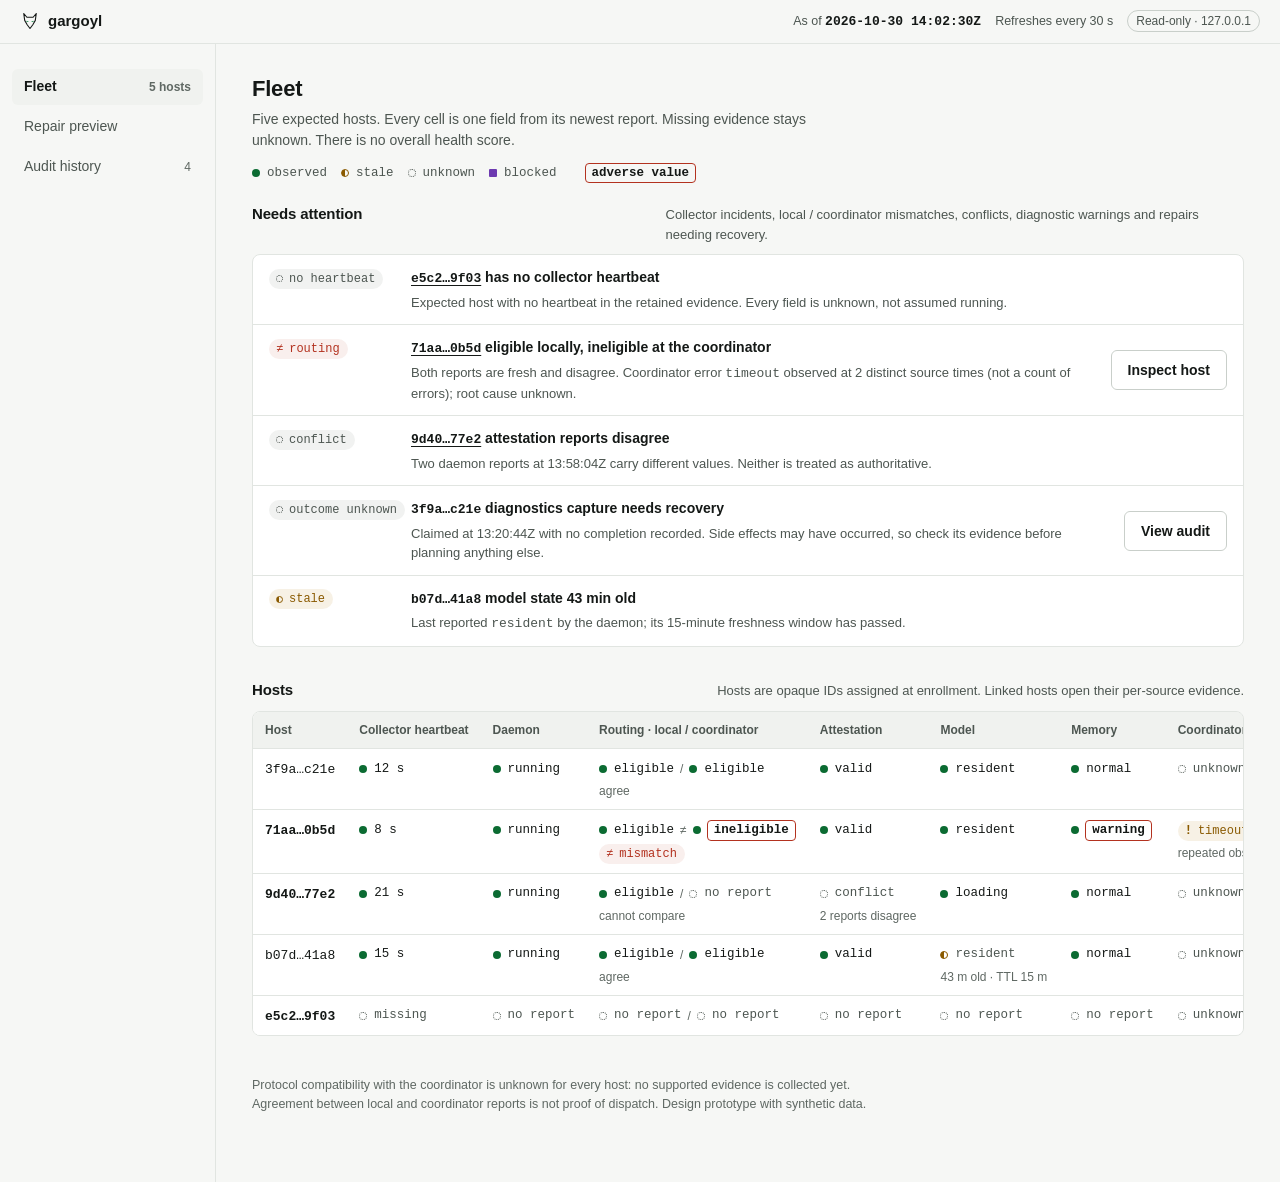
==== design/app/index.html @ 4a1589f8 "Fix PR review findings in the console prototype Match the code's language: unknown instead of "no wa" ====
<!doctype html>
<html lang="en">
<head>
  <meta charset="utf-8">
  <meta name="viewport" content="width=device-width, initial-scale=1">
  <title>Fleet · Gargoyl</title>
  <link rel="stylesheet" href="app.css">
</head>
<body>
<a class="skip-link" href="#main">Skip to content</a>
<div class="shell">
  <header class="topbar">
    <a class="brand" href="index.html" aria-label="Gargoyl fleet overview">
      <svg viewBox="0 0 64 64" aria-hidden="true"><path d="M12 8 22 20h20L52 8l-3 22-8 14-9 12-9-12-8-14z" fill="none" stroke="currentColor" stroke-width="3.5" stroke-linejoin="round"/><path class="brand-eyes" d="M21 31l8 3-8 1z M43 31l-8 3 8 1z"/></svg>
      gargoyl
    </a>
    <div class="asof">
      <span>As of <strong class="mono">2026-10-30 14:02:30Z</strong></span>
      <span>Refreshes every 30 s</span>
      <span class="pill">Read-only · 127.0.0.1</span>
    </div>
  </header>

  <nav class="nav" aria-label="Sections">
    <ul>
      <li><a href="index.html" aria-current="page">Fleet <span class="count">5 hosts</span></a></li>
      <li><a href="repair.html">Repair preview</a></li>
      <li><a href="audit.html">Audit history <span class="count">4</span></a></li>
    </ul>
  </nav>

  <main id="main">
    <div class="page-head">
      <div>
        <h1>Fleet</h1>
        <p>Five expected hosts. Every cell is one field from its newest report. Missing evidence stays unknown. There is no overall health score.</p>
      </div>
      <div class="legend" aria-label="Legend">
        <span class="ev ev-observed">observed</span>
        <span class="ev ev-stale">stale</span>
        <span class="ev ev-unknown">unknown</span>
        <span class="ev ev-blocked">blocked</span>
        <span class="ev"><span class="adv">adverse value</span></span>
      </div>
    </div>

    <section aria-labelledby="attention-title">
      <div class="section-head">
        <h2 id="attention-title">Needs attention</h2>
        <p>Collector incidents, local / coordinator mismatches, conflicts, diagnostic warnings and repairs needing recovery.</p>
      </div>
      <div class="attention">
        <ul>
          <li>
            <span class="st st-unknown">no heartbeat</span>
            <span class="what"><a class="mono" href="host-e5c2.html">e5c2…9f03</a> has no collector heartbeat</span>
            <span class="why">Expected host with no heartbeat in the retained evidence. Every field is unknown, not assumed running.</span>
          </li>
          <li>
            <span class="st st-mismatch">routing</span>
            <span class="what"><a class="mono" href="host-71aa.html">71aa…0b5d</a> eligible locally, ineligible at the coordinator</span>
            <span class="why">Both reports are fresh and disagree. Coordinator error <code>timeout</code> observed at 2 distinct source times (not a count of errors); root cause unknown.</span>
            <a class="go btn" href="host-71aa.html">Inspect host</a>
          </li>
          <li>
            <span class="st st-unknown">conflict</span>
            <span class="what"><a class="mono" href="host-9d40.html">9d40…77e2</a> attestation reports disagree</span>
            <span class="why">Two daemon reports at 13:58:04Z carry different values. Neither is treated as authoritative.</span>
          </li>
          <li>
            <span class="st st-unknown">outcome unknown</span>
            <span class="what"><span class="mono">3f9a…c21e</span> diagnostics capture needs recovery</span>
            <span class="why">Claimed at 13:20:44Z with no completion recorded. Side effects may have occurred, so check its evidence before planning anything else.</span>
            <a class="go btn" href="audit.html">View audit</a>
          </li>
          <li>
            <span class="st st-stale">stale</span>
            <span class="what"><span class="mono">b07d…41a8</span> model state 43 min old</span>
            <span class="why">Last reported <code>resident</code> by the daemon; its 15-minute freshness window has passed.</span>
          </li>
        </ul>
      </div>
    </section>

    <section aria-labelledby="fleet-title">
      <div class="section-head">
        <h2 id="fleet-title">Hosts</h2>
        <p>Hosts are opaque IDs assigned at enrollment. Linked hosts open their per-source evidence.</p>
      </div>
      <div class="table-wrap" tabindex="0" role="region" aria-label="Hosts (scrollable table)">
        <table class="fleet">
          <caption class="sr-only">Newest evidence per field for each expected host</caption>
          <thead>
            <tr>
              <th scope="col">Host</th>
              <th scope="col">Collector heartbeat</th>
              <th scope="col">Daemon</th>
              <th scope="col">Routing · local / coordinator</th>
              <th scope="col">Attestation</th>
              <th scope="col">Model</th>
              <th scope="col">Memory</th>
              <th scope="col">Coordinator diagnostics</th>
            </tr>
          </thead>
          <tbody>
            <tr>
              <th scope="row" class="host"><span class="mono" title="3f9a2c4e-8b1d-4f6a-9c3e-1d7b5a20c21e">3f9a…c21e</span></th>
              <td><span class="ev ev-observed">12 s</span></td>
              <td><span class="ev ev-observed">running</span></td>
              <td><span class="pair"><span class="ev ev-observed">eligible</span><span class="sep">/</span><span class="ev ev-observed">eligible</span></span><span class="cell-note">agree</span></td>
              <td><span class="ev ev-observed">valid</span></td>
              <td><span class="ev ev-observed">resident</span></td>
              <td><span class="ev ev-observed">normal</span></td>
              <td><span class="ev ev-unknown">unknown</span></td>
            </tr>
            <tr>
              <th scope="row" class="host"><a href="host-71aa.html" title="71aa04c9-2f6e-4b8d-a1c7-5e93f2d80b5d">71aa…0b5d</a></th>
              <td><span class="ev ev-observed">8 s</span></td>
              <td><span class="ev ev-observed">running</span></td>
              <td><span class="pair"><span class="ev ev-observed">eligible</span><span class="sep">≠</span><span class="ev ev-observed"><span class="adv">ineligible</span></span></span><span class="cell-note"><span class="st st-mismatch">mismatch</span></span></td>
              <td><span class="ev ev-observed">valid</span></td>
              <td><span class="ev ev-observed">resident</span></td>
              <td><span class="ev ev-observed"><span class="adv">warning</span></span></td>
              <td><span class="st st-warning">timeout</span><span class="cell-note">repeated observations</span></td>
            </tr>
            <tr>
              <th scope="row" class="host"><a href="host-9d40.html" title="9d40b6a1-3c5f-4e2a-8f71-c0a4e93d77e2">9d40…77e2</a></th>
              <td><span class="ev ev-observed">21 s</span></td>
              <td><span class="ev ev-observed">running</span></td>
              <td><span class="pair"><span class="ev ev-observed">eligible</span><span class="sep">/</span><span class="ev ev-unknown">no report</span></span><span class="cell-note">cannot compare</span></td>
              <td><span class="ev ev-unknown">conflict</span><span class="cell-note">2 reports disagree</span></td>
              <td><span class="ev ev-observed">loading</span></td>
              <td><span class="ev ev-observed">normal</span></td>
              <td><span class="ev ev-unknown">unknown</span></td>
            </tr>
            <tr>
              <th scope="row" class="host"><span class="mono" title="b07d5e12-9a4c-4d3b-b6f0-8e21c7a941a8">b07d…41a8</span></th>
              <td><span class="ev ev-observed">15 s</span></td>
              <td><span class="ev ev-observed">running</span></td>
              <td><span class="pair"><span class="ev ev-observed">eligible</span><span class="sep">/</span><span class="ev ev-observed">eligible</span></span><span class="cell-note">agree</span></td>
              <td><span class="ev ev-observed">valid</span></td>
              <td><span class="ev ev-stale">resident</span><span class="cell-note">43 m old · TTL 15 m</span></td>
              <td><span class="ev ev-observed">normal</span></td>
              <td><span class="ev ev-unknown">unknown</span></td>
            </tr>
            <tr>
              <th scope="row" class="host"><a href="host-e5c2.html" title="e5c2f7d8-1b3a-4c9e-9d26-a7f40b1e9f03">e5c2…9f03</a></th>
              <td><span class="ev ev-unknown">missing</span></td>
              <td><span class="ev ev-unknown">no report</span></td>
              <td><span class="pair"><span class="ev ev-unknown">no report</span><span class="sep">/</span><span class="ev ev-unknown">no report</span></span></td>
              <td><span class="ev ev-unknown">no report</span></td>
              <td><span class="ev ev-unknown">no report</span></td>
              <td><span class="ev ev-unknown">no report</span></td>
              <td><span class="ev ev-unknown">unknown</span></td>
            </tr>
          </tbody>
        </table>
      </div>
    </section>

    <footer class="page-foot">
      Protocol compatibility with the coordinator is unknown for every host: no supported evidence is collected yet. Agreement between local and coordinator reports is not proof of dispatch. Design prototype with synthetic data.
    </footer>
  </main>
</div>
</body>
</html>
---- design/app/app.css ----
/* Gargoyl operator console: design prototype styles.
   No scripts: everything here must survive a server-rendered, script-free viewer. */

:root {
  --bg: #0c0e0d;
  --surface: #121514;
  --surface-2: #181c1a;
  --line: #262b29;
  --line-strong: #353b38;
  --text: #e7ebe8;
  --text-muted: #a3aca7;
  --text-faint: #8a948e;
  --accent: #3ee67f;
  --accent-ink: #06210f;
  --focus: #3ee67f;

  --observed: #3ee67f;
  --observed-soft: rgba(62, 230, 127, 0.1);
  --stale: #e8b04b;
  --stale-soft: rgba(232, 176, 75, 0.1);
  --unknown: #a3aca7;
  --unknown-soft: rgba(163, 172, 167, 0.1);
  --blocked: #c4a1f5;
  --blocked-soft: rgba(196, 161, 245, 0.12);
  --mismatch: #f08a7a;
  --mismatch-soft: rgba(240, 138, 122, 0.1);
  --selection: rgba(62, 230, 127, 0.28);
  --info: #8ab4f8;
  --info-soft: rgba(138, 180, 248, 0.1);

  --sans: ui-sans-serif, -apple-system, BlinkMacSystemFont, "Segoe UI", Inter, Roboto, "Helvetica Neue", Arial, sans-serif;
  --mono: ui-monospace, SFMono-Regular, "JetBrains Mono", Menlo, Consolas, monospace;
  --radius: 8px;
  color-scheme: dark;
}

@media (prefers-color-scheme: light) {
  :root {
    --bg: #f6f7f5;
    --surface: #ffffff;
    --surface-2: #f0f2ef;
    --line: #e1e5e1;
    --line-strong: #c9cfca;
    --text: #141816;
    --text-muted: #4d5651;
    --text-faint: #5f6863;
    --accent: #11823f;
    --accent-ink: #ffffff;
    --focus: #11823f;
    --observed: #0b6b32;
    --observed-soft: rgba(17, 130, 63, 0.09);
    --stale: #8a5a00;
    --stale-soft: rgba(176, 116, 0, 0.1);
    --unknown: #4d5651;
    --unknown-soft: rgba(77, 86, 81, 0.08);
    --blocked: #6d3ab0;
    --blocked-soft: rgba(109, 58, 176, 0.09);
    --mismatch: #b3321f;
    --mismatch-soft: rgba(179, 50, 31, 0.08);
    --selection: rgba(17, 130, 63, 0.2);
    --info: #2357b5;
    --info-soft: rgba(35, 87, 181, 0.08);
    color-scheme: light;
  }
}

*, *::before, *::after { box-sizing: border-box; }
html { -webkit-text-size-adjust: 100%; }
body {
  margin: 0;
  background: var(--bg);
  color: var(--text);
  font: 14px/1.5 var(--sans);
  -webkit-font-smoothing: antialiased;
}
::selection { background: var(--selection); }
a { color: inherit; text-underline-offset: 3px; }
:focus-visible { outline: 2px solid var(--focus); outline-offset: 2px; border-radius: 4px; }
h1, h2, h3 { margin: 0; letter-spacing: -0.01em; }
p { margin: 0; }
code, .mono { font-family: var(--mono); font-size: 0.8125rem; font-variant-numeric: tabular-nums; }
.muted { color: var(--text-muted); }
.faint { color: var(--text-faint); }
.sr-only {
  position: absolute !important; width: 1px; height: 1px; padding: 0; margin: -1px;
  overflow: hidden; clip: rect(0 0 0 0); white-space: nowrap; border: 0;
}
.skip-link {
  position: absolute; left: 12px; top: -48px; z-index: 10; padding: 8px 12px;
  background: var(--accent); color: var(--accent-ink); border-radius: 6px; font-weight: 600; text-decoration: none;
}
.skip-link:focus { top: 8px; }

/* Shell */

.shell { display: grid; min-height: 100vh; grid-template-columns: minmax(0, 1fr); grid-template-rows: auto auto 1fr; }
@media (min-width: 1000px) {
  .shell { grid-template-columns: 216px minmax(0, 1fr); grid-template-rows: auto 1fr; }
  .topbar { grid-column: 1 / -1; }
}

.topbar {
  position: sticky; top: 0; z-index: 5;
  display: flex; flex-wrap: wrap; align-items: center; gap: 8px 20px;
  padding: 10px 20px;
  background: var(--bg);
  border-bottom: 1px solid var(--line);
}
.brand { display: inline-flex; align-items: center; gap: 8px; font-weight: 700; font-size: 15px; text-decoration: none; }
.brand svg { width: 20px; height: 20px; }
.brand-eyes { fill: var(--accent); }
.asof {
  display: flex; flex-wrap: wrap; align-items: center; gap: 4px 14px;
  margin-left: auto;
  color: var(--text-muted);
  font-size: 12.5px;
}
.asof strong { color: var(--text); font-weight: 600; }
.pill {
  display: inline-flex; align-items: center; gap: 6px;
  padding: 1px 8px; border: 1px solid var(--line-strong); border-radius: 999px;
  font-size: 12px; color: var(--text-muted); white-space: nowrap;
}

.nav { border-bottom: 1px solid var(--line); }
.nav ul { display: flex; gap: 4px; margin: 0; padding: 6px 12px; list-style: none; overflow-x: auto; }
.nav a {
  display: flex; align-items: center; gap: 10px;
  min-height: 36px; padding: 0 12px; border-radius: 6px;
  color: var(--text-muted); text-decoration: none; white-space: nowrap;
}
.nav a:hover { background: var(--surface-2); color: var(--text); }
.nav a[aria-current] { background: var(--surface-2); color: var(--text); font-weight: 600; }
.nav .count { margin-left: auto; color: var(--text-faint); font-size: 12px; }
@media (min-width: 1000px) {
  .nav { border-bottom: 0; border-right: 1px solid var(--line); }
  .nav ul { flex-direction: column; padding: 16px 12px; position: sticky; top: 52px; }
}

main { min-width: 0; padding: 24px 20px 64px; }
@media (min-width: 1000px) { main { padding: 28px 36px 72px; } }
.page-head { display: flex; flex-wrap: wrap; align-items: flex-end; justify-content: space-between; gap: 12px 24px; margin-bottom: 20px; }
.page-head h1 { font-size: 22px; font-weight: 680; }
.page-head p { margin-top: 4px; color: var(--text-muted); max-width: 72ch; }
.crumbs { margin-bottom: 6px; color: var(--text-faint); font-size: 12.5px; }
.crumbs a { color: var(--text-muted); }

section + section { margin-top: 32px; }
.section-head { display: flex; flex-wrap: wrap; align-items: baseline; justify-content: space-between; gap: 4px 16px; margin-bottom: 10px; }
.section-head h2 { font-size: 15px; font-weight: 650; }
.section-head p { color: var(--text-muted); font-size: 13px; max-width: 80ch; }

/* State tokens: color + glyph shape + text, never color alone */

.st {
  display: inline-flex; align-items: center; gap: 6px;
  padding: 1px 8px 1px 7px; border-radius: 999px;
  font-family: var(--mono); font-size: 12px; font-weight: 500; white-space: nowrap;
}
.st::before { content: ""; width: 7px; height: 7px; flex: none; }
.st-observed { color: var(--observed); background: var(--observed-soft); }
.st-observed::before { border-radius: 50%; background: currentColor; }
.st-stale { color: var(--stale); background: var(--stale-soft); }
.st-stale::before { border-radius: 50%; border: 1.5px solid currentColor; background: linear-gradient(90deg, currentColor 50%, transparent 50%); }
.st-unknown { color: var(--unknown); background: var(--unknown-soft); }
.st-unknown::before { border-radius: 50%; border: 1.5px dotted currentColor; }
.st-blocked { color: var(--blocked); background: var(--blocked-soft); }
.st-blocked::before { border-radius: 1px; background: currentColor; }
.st-agreement { color: var(--observed); background: var(--observed-soft); }
.st-agreement::before { content: "="; width: auto; height: auto; }
.st-mismatch { color: var(--mismatch); background: var(--mismatch-soft); }
.st-mismatch::before { content: "≠"; width: auto; height: auto; }
.st-warning { color: var(--stale); background: var(--stale-soft); }
.st-warning::before { content: "!"; width: auto; height: auto; font-weight: 700; }
.st-info { color: var(--info); background: var(--info-soft); }
.st-failed { color: var(--mismatch); background: var(--mismatch-soft); }
.st-failed::before { content: "×"; width: auto; height: auto; font-weight: 700; }
.st-info::before { display: none; }

/* Evidence cells: the glyph (shape and colour) shows evidence state; the text is the
   reported value. A red outline marks an adverse reported value. Blocked uses its own
   violet so the two channels never share a colour. */
.ev { display: inline-flex; align-items: center; gap: 7px; font-family: var(--mono); font-size: 12.5px; white-space: nowrap; }
.ev::before { content: ""; width: 8px; height: 8px; flex: none; }
.ev-observed::before { border-radius: 50%; background: var(--observed); }
.ev-stale::before { border-radius: 50%; border: 1.5px solid var(--stale); background: linear-gradient(90deg, var(--stale) 50%, transparent 50%); }
.ev-stale { color: var(--text-muted); }
.ev-unknown::before { border-radius: 50%; border: 1.5px dotted var(--unknown); }
.ev-unknown { color: var(--text-muted); }
.ev-blocked::before { border-radius: 1px; background: var(--blocked); }
.adv { padding: 0 6px; border: 1px solid var(--mismatch); border-radius: 4px; color: var(--text); font-weight: 600; }
.ev .adv { margin-left: -1px; }

.legend { display: flex; flex-wrap: wrap; gap: 6px 14px; align-items: center; color: var(--text-muted); font-size: 12.5px; }

/* Attention list */

.attention { border: 1px solid var(--line); border-radius: var(--radius); background: var(--surface); }
.attention li { display: grid; grid-template-columns: minmax(0, 1fr); justify-items: start; gap: 4px 12px; padding: 12px 16px; border-top: 1px solid var(--line); }
.attention li:first-child { border-top: 0; }
.attention ul { margin: 0; padding: 0; list-style: none; }
.attention .what { font-weight: 600; }
.attention .why { color: var(--text-muted); font-size: 13px; }
.attention .go { margin-top: 6px; }
@media (min-width: 760px) {
  .attention li { grid-template-columns: 130px minmax(0, 1fr) auto; align-items: baseline; justify-items: stretch; }
  .attention li > .st { justify-self: start; }
  .attention .why { grid-column: 2; }
  .attention .go { grid-column: 3; grid-row: 1 / span 2; align-self: center; margin-top: 0; }
}

/* Tables */

.table-wrap { overflow-x: auto; border: 1px solid var(--line); border-radius: var(--radius); background: var(--surface); }
table { width: 100%; border-collapse: collapse; }
caption { text-align: left; }
th, td { padding: 9px 12px; border-bottom: 1px solid var(--line); text-align: left; vertical-align: top; }
tbody tr:last-child > * { border-bottom: 0; }
thead th {
  background: var(--surface-2);
  color: var(--text-muted); font-size: 12px; font-weight: 600; white-space: nowrap;
}
tbody th { font-weight: 500; }
td .sub { display: block; margin-top: 2px; color: var(--text-faint); font-size: 12px; }
.num { text-align: right; font-variant-numeric: tabular-nums; white-space: nowrap; }
.nowrap { white-space: nowrap; }

.fleet td, .fleet th { white-space: nowrap; }
.fleet tbody tr:hover > * { background: var(--surface-2); }
.fleet tbody th, .fleet thead th:first-child { position: sticky; left: 0; z-index: 1; background: var(--surface); box-shadow: 1px 0 0 var(--line); }
.fleet thead th:first-child { background: var(--surface-2); z-index: 2; }
.fleet .host a { font-family: var(--mono); font-size: 13px; font-weight: 600; text-decoration: none; }
.fleet .host a:hover { text-decoration: underline; }
.pair { display: inline-flex; gap: 6px; align-items: center; }
.pair .sep { color: var(--text-faint); font-size: 12px; }
.cell-note { display: block; margin-top: 3px; color: var(--text-faint); font-size: 12px; font-family: var(--sans); }

/* Callouts */

.callout {
  display: grid; gap: 4px;
  padding: 12px 16px; border: 1px solid var(--line);
  border-radius: var(--radius); background: var(--surface);
}
.callout-title { display: flex; flex-wrap: wrap; gap: 8px; align-items: center; font-weight: 600; }
.callout p { color: var(--text-muted); font-size: 13px; }
.callout.warn { background: linear-gradient(var(--stale-soft), var(--stale-soft)), var(--surface); border-color: var(--stale); border-color: color-mix(in srgb, var(--stale) 35%, var(--line)); }
.callout.danger { background: linear-gradient(var(--mismatch-soft), var(--mismatch-soft)), var(--surface); border-color: var(--mismatch); border-color: color-mix(in srgb, var(--mismatch) 35%, var(--line)); }
.stack { display: grid; gap: 12px; }

/* Key-value facts */

.facts { display: grid; grid-template-columns: repeat(auto-fit, minmax(180px, 1fr)); gap: 1px; border: 1px solid var(--line); border-radius: var(--radius); background: var(--line); overflow: hidden; }
.facts div { padding: 10px 14px; background: var(--surface); min-width: 0; }
.facts dt { color: var(--text-faint); font-size: 12px; }
.facts dd { margin: 2px 0 0; overflow-wrap: anywhere; }

.grid-2 { display: grid; gap: 20px; }
@media (min-width: 1200px) { .grid-2 { grid-template-columns: minmax(0, 1fr) minmax(0, 1fr); } }

details { border: 1px solid var(--line); border-radius: var(--radius); background: var(--surface); }
details + details { margin-top: 10px; }
summary { display: flex; align-items: center; gap: 10px; min-height: 44px; padding: 0 14px; cursor: pointer; font-weight: 600; }
summary::-webkit-details-marker { display: none; }
summary::before { content: "▸"; color: var(--text-faint); transition: transform 0.15s; }
details[open] > summary::before { transform: rotate(90deg); }
details > .body { padding: 0 14px 14px; display: grid; gap: 10px; }
details > .body .table-wrap { border-radius: 6px; }

/* Repair */

.runbooks { display: grid; gap: 1px; margin: 0; padding: 0; list-style: none; border: 1px solid var(--line); border-radius: var(--radius); background: var(--line); }
.runbooks > li:first-child, .runbooks > li:first-child > .runbook { border-radius: 7px 7px 0 0; }
.runbooks > li:last-child, .runbooks > li:last-child > .runbook { border-radius: 0 0 7px 7px; }
.runbook:focus-visible { outline-offset: -2px; }
.runbook { display: grid; gap: 4px 16px; padding: 12px 16px; background: var(--surface); text-decoration: none; }
a.runbook:hover { background: var(--surface-2); }
.runbook[aria-current="true"] { background: var(--surface-2); box-shadow: inset 2px 0 0 var(--accent); }
.runbook .name { display: flex; flex-wrap: wrap; gap: 8px; align-items: center; font-weight: 600; }
.runbook .desc { color: var(--text-muted); font-size: 13px; }
.runbook .st, .callout-title .st { justify-self: start; }
@media (min-width: 760px) { .runbook { grid-template-columns: minmax(0, 1fr) auto; align-items: center; } .runbook .desc { grid-column: 1; } .runbook .st { grid-column: 2; grid-row: 1 / span 2; } }

.confirm {
  display: grid; gap: 12px;
  padding: 16px; border: 1px dashed var(--line-strong); border-radius: var(--radius); background: var(--surface);
}
.confirm { margin: 0; }
.confirm .confirm-title { font-weight: 600; }
.mock { display: inline-flex; align-items: center; cursor: default; }
.input.mock { color: var(--text-muted); }
.btn.mock { border-style: dashed; color: var(--text-muted); }
.confirm .row { display: flex; flex-wrap: wrap; gap: 10px; align-items: center; }
.input {
  min-height: 40px; width: 12ch; padding: 0 10px;
  border: 1px solid var(--line-strong); border-radius: 6px; background: var(--bg); color: var(--text);
  font: 14px var(--mono);
}
.btn {
  display: inline-flex; align-items: center; min-height: 40px; padding: 0 16px;
  border-radius: 6px; border: 1px solid var(--line-strong); background: transparent; color: var(--text);
  font: 600 14px var(--sans); text-decoration: none;
}
.planned-tag { color: var(--info); font-size: 12px; font-weight: 600; }

.countdown { font-family: var(--mono); font-variant-numeric: tabular-nums; }
.digest { font-family: var(--mono); font-size: 12.5px; overflow-wrap: anywhere; }

/* Unavailable */

.unavailable { max-width: 560px; margin: 10vh auto 0; display: grid; gap: 14px; }
.unavailable h1 { font-size: 22px; }

footer.page-foot { margin-top: 40px; color: var(--text-faint); font-size: 12.5px; max-width: 90ch; }
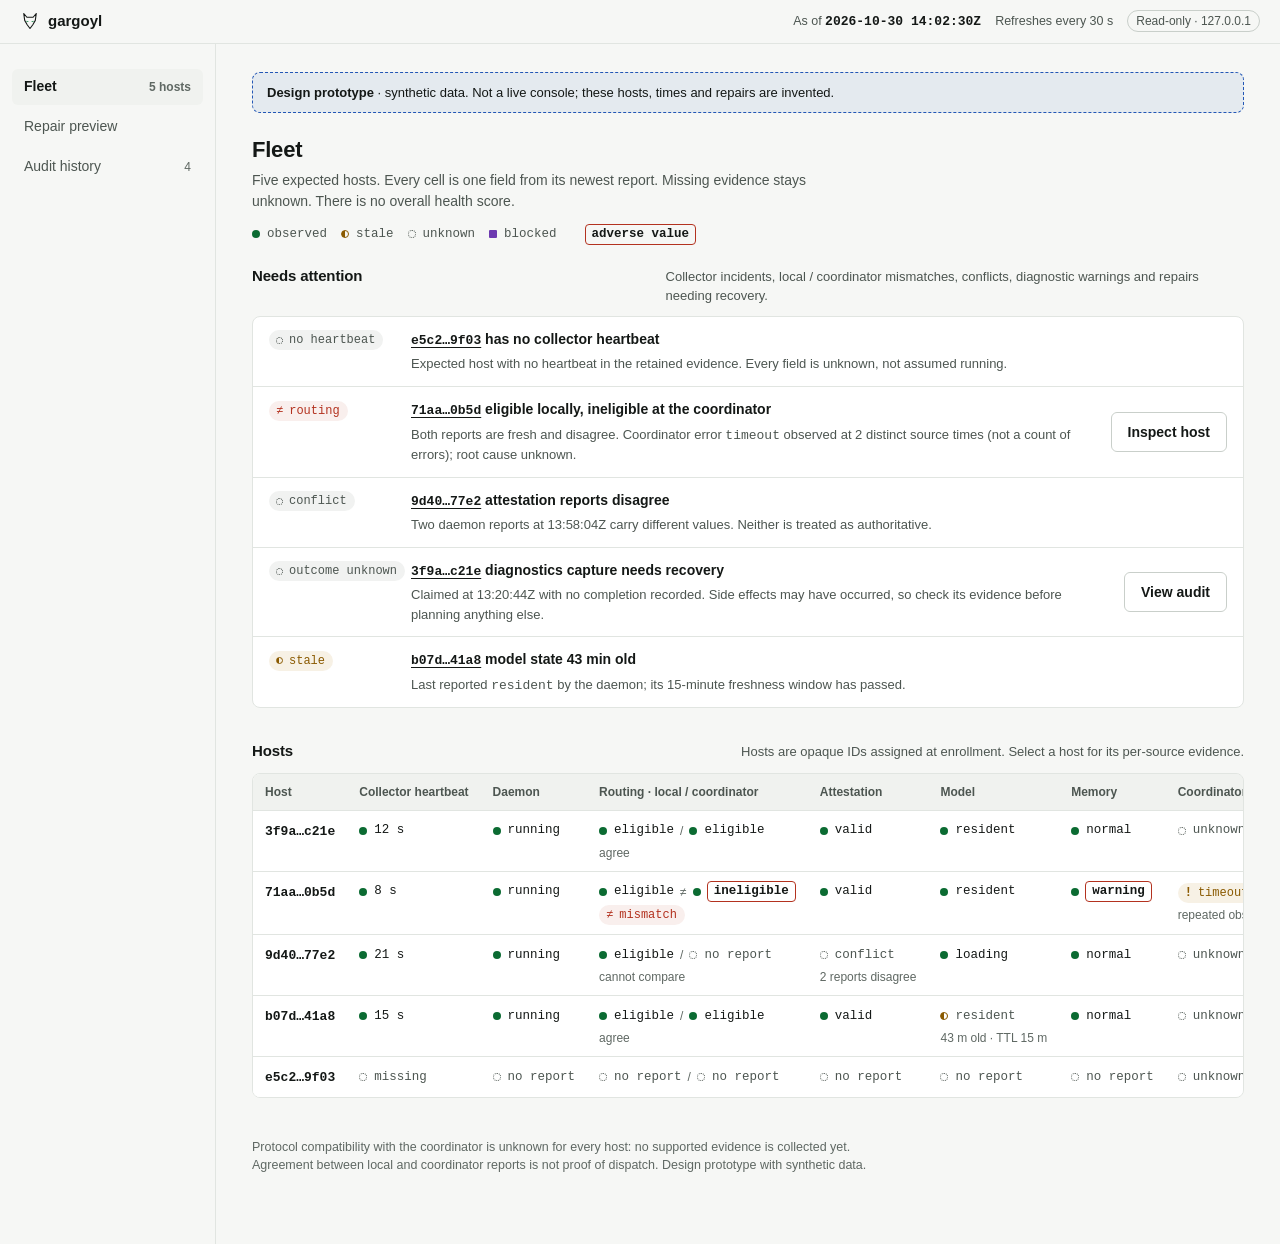
==== commit 3a86aa09: "Add host navigation and mobile jump; label and link the design prototype Live console: Hosts and Nee" ====
--- a/design/app/index.html
+++ b/design/app/index.html
@@ -30,12 +30,13 @@
   </nav>
 
   <main id="main">
+    <p class="proto-banner" role="note"><strong>Design prototype</strong> · synthetic data. Not a live console; these hosts, times and repairs are invented.</p>
     <div class="page-head">
       <div>
         <h1>Fleet</h1>
         <p>Five expected hosts. Every cell is one field from its newest report. Missing evidence stays unknown. There is no overall health score.</p>
       </div>
-      <div class="legend" aria-label="Legend">
+      <div class="legend" role="group" aria-label="Legend">
         <span class="ev ev-observed">observed</span>
         <span class="ev ev-stale">stale</span>
         <span class="ev ev-unknown">unknown</span>
@@ -69,13 +70,13 @@
           </li>
           <li>
             <span class="st st-unknown">outcome unknown</span>
-            <span class="what"><span class="mono">3f9a…c21e</span> diagnostics capture needs recovery</span>
+            <span class="what"><a class="mono" href="host-3f9a.html">3f9a…c21e</a> diagnostics capture needs recovery</span>
             <span class="why">Claimed at 13:20:44Z with no completion recorded. Side effects may have occurred, so check its evidence before planning anything else.</span>
             <a class="go btn" href="audit.html">View audit</a>
           </li>
           <li>
             <span class="st st-stale">stale</span>
-            <span class="what"><span class="mono">b07d…41a8</span> model state 43 min old</span>
+            <span class="what"><a class="mono" href="host-b07d.html">b07d…41a8</a> model state 43 min old</span>
             <span class="why">Last reported <code>resident</code> by the daemon; its 15-minute freshness window has passed.</span>
           </li>
         </ul>
@@ -85,7 +86,7 @@
     <section aria-labelledby="fleet-title">
       <div class="section-head">
         <h2 id="fleet-title">Hosts</h2>
-        <p>Hosts are opaque IDs assigned at enrollment. Linked hosts open their per-source evidence.</p>
+        <p>Hosts are opaque IDs assigned at enrollment. Select a host for its per-source evidence.</p>
       </div>
       <div class="table-wrap" tabindex="0" role="region" aria-label="Hosts (scrollable table)">
         <table class="fleet">
@@ -104,7 +105,7 @@
           </thead>
           <tbody>
             <tr>
-              <th scope="row" class="host"><span class="mono" title="3f9a2c4e-8b1d-4f6a-9c3e-1d7b5a20c21e">3f9a…c21e</span></th>
+              <th scope="row" class="host"><a class="mono" href="host-3f9a.html" title="3f9a2c4e-8b1d-4f6a-9c3e-1d7b5a20c21e">3f9a…c21e</a></th>
               <td><span class="ev ev-observed">12 s</span></td>
               <td><span class="ev ev-observed">running</span></td>
               <td><span class="pair"><span class="ev ev-observed">eligible</span><span class="sep">/</span><span class="ev ev-observed">eligible</span></span><span class="cell-note">agree</span></td>
@@ -134,7 +135,7 @@
               <td><span class="ev ev-unknown">unknown</span></td>
             </tr>
             <tr>
-              <th scope="row" class="host"><span class="mono" title="b07d5e12-9a4c-4d3b-b6f0-8e21c7a941a8">b07d…41a8</span></th>
+              <th scope="row" class="host"><a class="mono" href="host-b07d.html" title="b07d5e12-9a4c-4d3b-b6f0-8e21c7a941a8">b07d…41a8</a></th>
               <td><span class="ev ev-observed">15 s</span></td>
               <td><span class="ev ev-observed">running</span></td>
               <td><span class="pair"><span class="ev ev-observed">eligible</span><span class="sep">/</span><span class="ev ev-observed">eligible</span></span><span class="cell-note">agree</span></td>
--- a/design/app/app.css
+++ b/design/app/app.css
@@ -312,3 +312,7 @@
 .unavailable h1 { font-size: 22px; }
 
 footer.page-foot { margin-top: 40px; color: var(--text-faint); font-size: 12.5px; max-width: 90ch; }
+
+/* Prototype labelling: every page states it carries synthetic data. */
+.proto-banner { margin: 0 0 20px; padding: 10px 14px; border: 1px dashed var(--info); border-radius: var(--radius); background: var(--info-soft); color: var(--text); font-size: 13px; }
+.unavailable .proto-banner { margin: 0; }
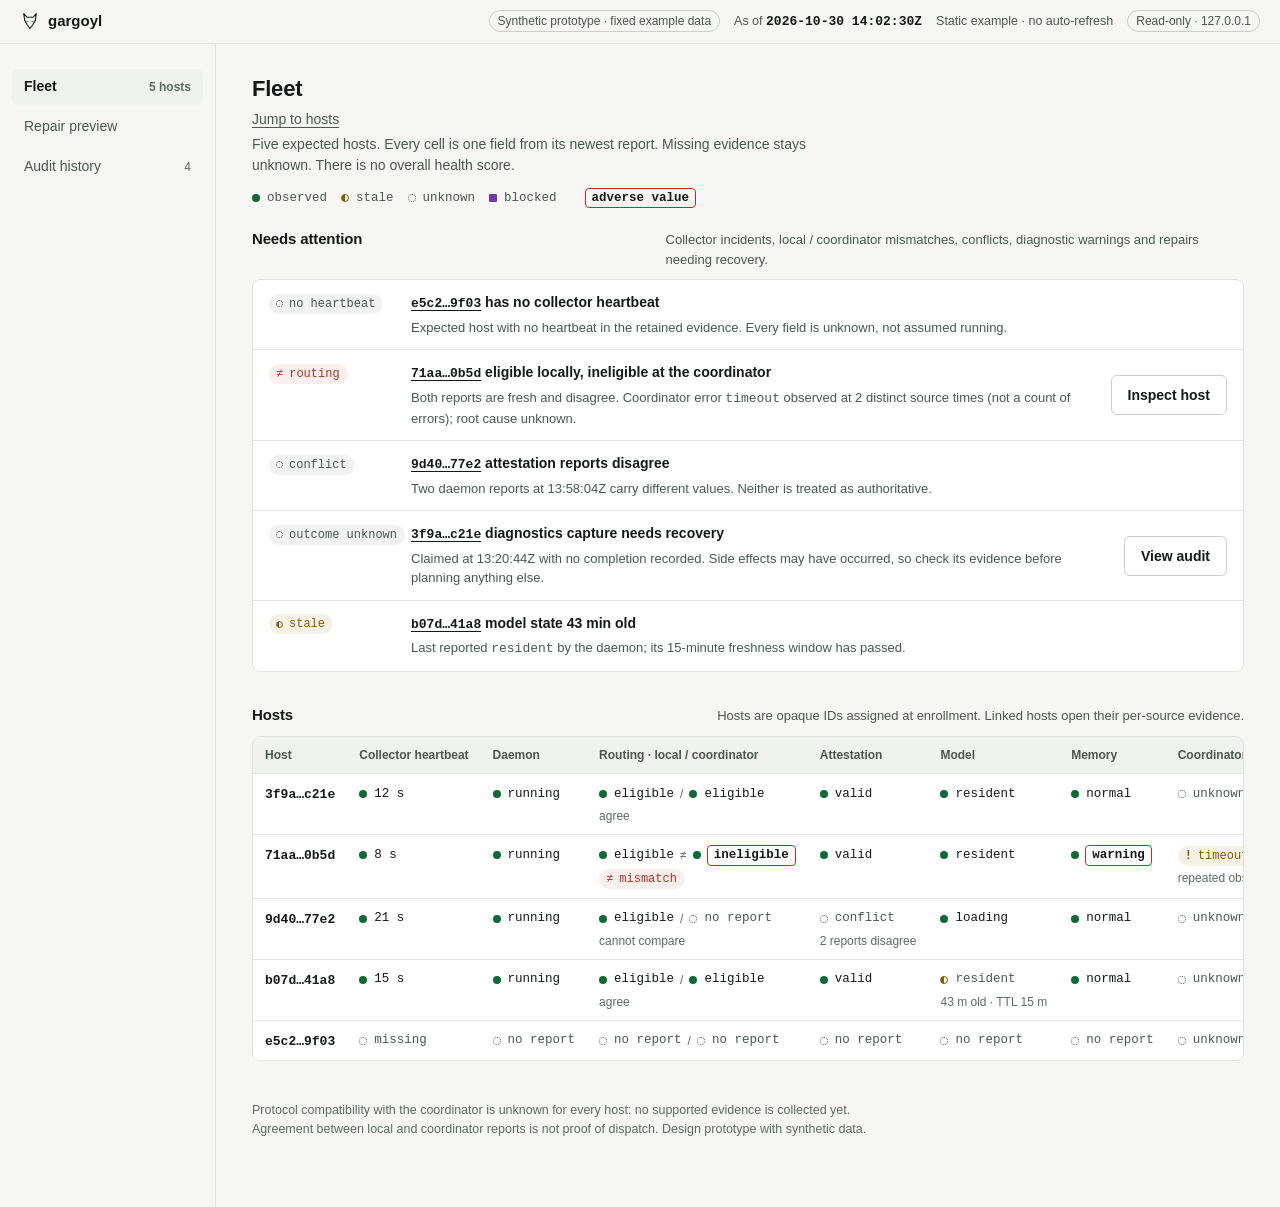
==== commit 1ecc406d: "Add explicit manual operator tools and complete console usability fixes" ====
--- a/design/app/index.html
+++ b/design/app/index.html
@@ -15,8 +15,9 @@
       gargoyl
     </a>
     <div class="asof">
+      <span class="pill">Synthetic prototype · fixed example data</span>
       <span>As of <strong class="mono">2026-10-30 14:02:30Z</strong></span>
-      <span>Refreshes every 30 s</span>
+      <span>Static example · no auto-refresh</span>
       <span class="pill">Read-only · 127.0.0.1</span>
     </div>
   </header>
@@ -30,10 +31,9 @@
   </nav>
 
   <main id="main">
-    <p class="proto-banner" role="note"><strong>Design prototype</strong> · synthetic data. Not a live console; these hosts, times and repairs are invented.</p>
     <div class="page-head">
       <div>
-        <h1>Fleet</h1>
+        <h1>Fleet</h1><p><a href="#fleet-title">Jump to hosts</a></p>
         <p>Five expected hosts. Every cell is one field from its newest report. Missing evidence stays unknown. There is no overall health score.</p>
       </div>
       <div class="legend" role="group" aria-label="Legend">
@@ -86,7 +86,7 @@
     <section aria-labelledby="fleet-title">
       <div class="section-head">
         <h2 id="fleet-title">Hosts</h2>
-        <p>Hosts are opaque IDs assigned at enrollment. Select a host for its per-source evidence.</p>
+        <p>Hosts are opaque IDs assigned at enrollment. Linked hosts open their per-source evidence.</p>
       </div>
       <div class="table-wrap" tabindex="0" role="region" aria-label="Hosts (scrollable table)">
         <table class="fleet">
@@ -105,7 +105,7 @@
           </thead>
           <tbody>
             <tr>
-              <th scope="row" class="host"><a class="mono" href="host-3f9a.html" title="3f9a2c4e-8b1d-4f6a-9c3e-1d7b5a20c21e">3f9a…c21e</a></th>
+              <th scope="row" class="host"><a href="host-3f9a.html" title="">3f9a…c21e</a></th>
               <td><span class="ev ev-observed">12 s</span></td>
               <td><span class="ev ev-observed">running</span></td>
               <td><span class="pair"><span class="ev ev-observed">eligible</span><span class="sep">/</span><span class="ev ev-observed">eligible</span></span><span class="cell-note">agree</span></td>
@@ -135,7 +135,7 @@
               <td><span class="ev ev-unknown">unknown</span></td>
             </tr>
             <tr>
-              <th scope="row" class="host"><a class="mono" href="host-b07d.html" title="b07d5e12-9a4c-4d3b-b6f0-8e21c7a941a8">b07d…41a8</a></th>
+              <th scope="row" class="host"><a href="host-b07d.html" title="">b07d…41a8</a></th>
               <td><span class="ev ev-observed">15 s</span></td>
               <td><span class="ev ev-observed">running</span></td>
               <td><span class="pair"><span class="ev ev-observed">eligible</span><span class="sep">/</span><span class="ev ev-observed">eligible</span></span><span class="cell-note">agree</span></td>
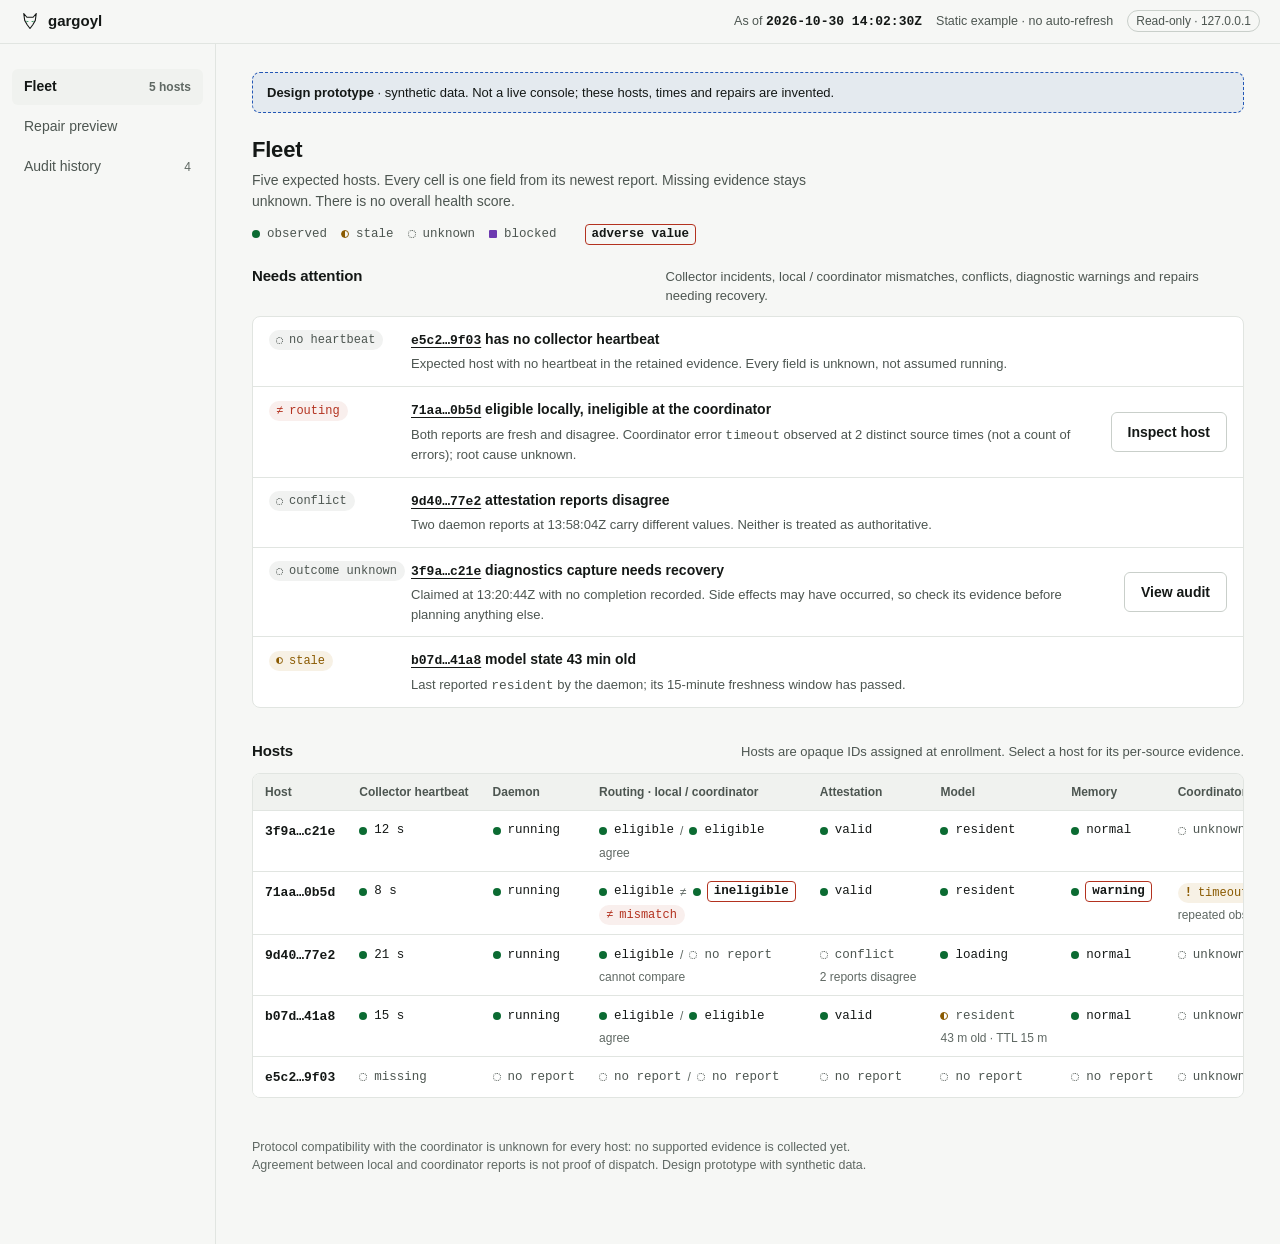
==== commit db5a0357: "Integrate Claude PR39 navigation; retain complementary static refresh correction" ====
--- a/design/app/index.html
+++ b/design/app/index.html
@@ -15,7 +15,6 @@
       gargoyl
     </a>
     <div class="asof">
-      <span class="pill">Synthetic prototype · fixed example data</span>
       <span>As of <strong class="mono">2026-10-30 14:02:30Z</strong></span>
       <span>Static example · no auto-refresh</span>
       <span class="pill">Read-only · 127.0.0.1</span>
@@ -31,9 +30,10 @@
   </nav>
 
   <main id="main">
+    <p class="proto-banner" role="note"><strong>Design prototype</strong> · synthetic data. Not a live console; these hosts, times and repairs are invented.</p>
     <div class="page-head">
       <div>
-        <h1>Fleet</h1><p><a href="#fleet-title">Jump to hosts</a></p>
+        <h1>Fleet</h1>
         <p>Five expected hosts. Every cell is one field from its newest report. Missing evidence stays unknown. There is no overall health score.</p>
       </div>
       <div class="legend" role="group" aria-label="Legend">
@@ -86,7 +86,7 @@
     <section aria-labelledby="fleet-title">
       <div class="section-head">
         <h2 id="fleet-title">Hosts</h2>
-        <p>Hosts are opaque IDs assigned at enrollment. Linked hosts open their per-source evidence.</p>
+        <p>Hosts are opaque IDs assigned at enrollment. Select a host for its per-source evidence.</p>
       </div>
       <div class="table-wrap" tabindex="0" role="region" aria-label="Hosts (scrollable table)">
         <table class="fleet">
@@ -105,7 +105,7 @@
           </thead>
           <tbody>
             <tr>
-              <th scope="row" class="host"><a href="host-3f9a.html" title="">3f9a…c21e</a></th>
+              <th scope="row" class="host"><a class="mono" href="host-3f9a.html" title="3f9a2c4e-8b1d-4f6a-9c3e-1d7b5a20c21e">3f9a…c21e</a></th>
               <td><span class="ev ev-observed">12 s</span></td>
               <td><span class="ev ev-observed">running</span></td>
               <td><span class="pair"><span class="ev ev-observed">eligible</span><span class="sep">/</span><span class="ev ev-observed">eligible</span></span><span class="cell-note">agree</span></td>
@@ -135,7 +135,7 @@
               <td><span class="ev ev-unknown">unknown</span></td>
             </tr>
             <tr>
-              <th scope="row" class="host"><a href="host-b07d.html" title="">b07d…41a8</a></th>
+              <th scope="row" class="host"><a class="mono" href="host-b07d.html" title="b07d5e12-9a4c-4d3b-b6f0-8e21c7a941a8">b07d…41a8</a></th>
               <td><span class="ev ev-observed">15 s</span></td>
               <td><span class="ev ev-observed">running</span></td>
               <td><span class="pair"><span class="ev ev-observed">eligible</span><span class="sep">/</span><span class="ev ev-observed">eligible</span></span><span class="cell-note">agree</span></td>
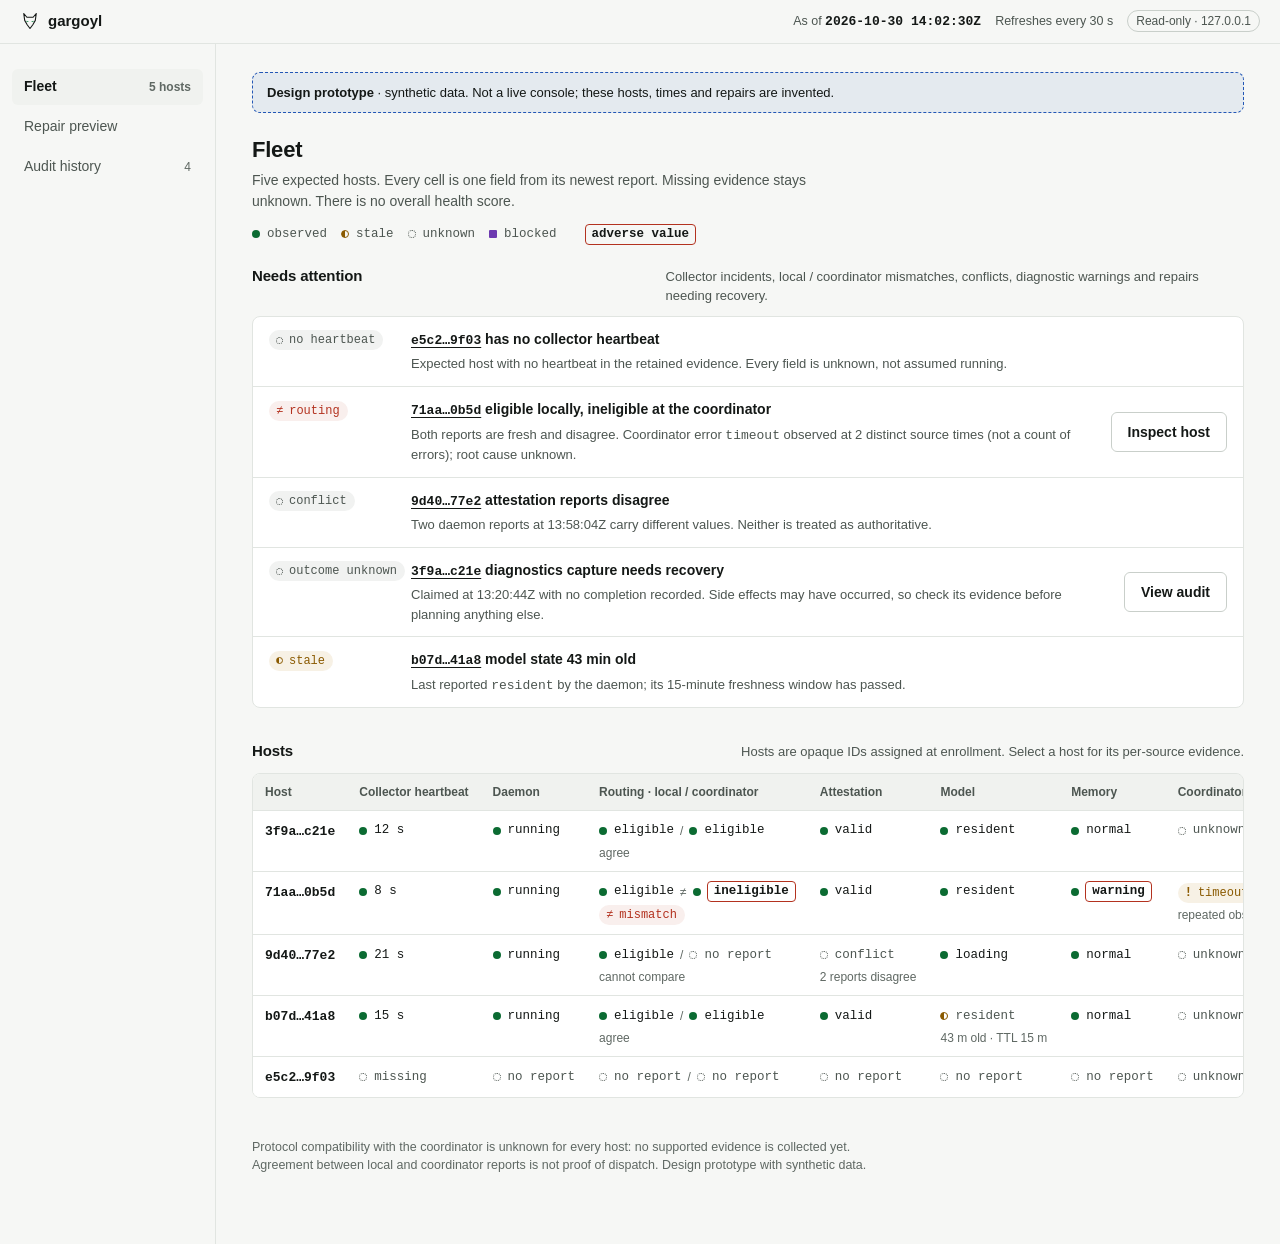
==== commit b4457268: "Merge pull request #39 from nhangen/feat/console-nav-prototype Add host navigation and mobile jump; " ====
--- a/design/app/index.html
+++ b/design/app/index.html
@@ -16,7 +16,7 @@
     </a>
     <div class="asof">
       <span>As of <strong class="mono">2026-10-30 14:02:30Z</strong></span>
-      <span>Static example · no auto-refresh</span>
+      <span>Refreshes every 30 s</span>
       <span class="pill">Read-only · 127.0.0.1</span>
     </div>
   </header>
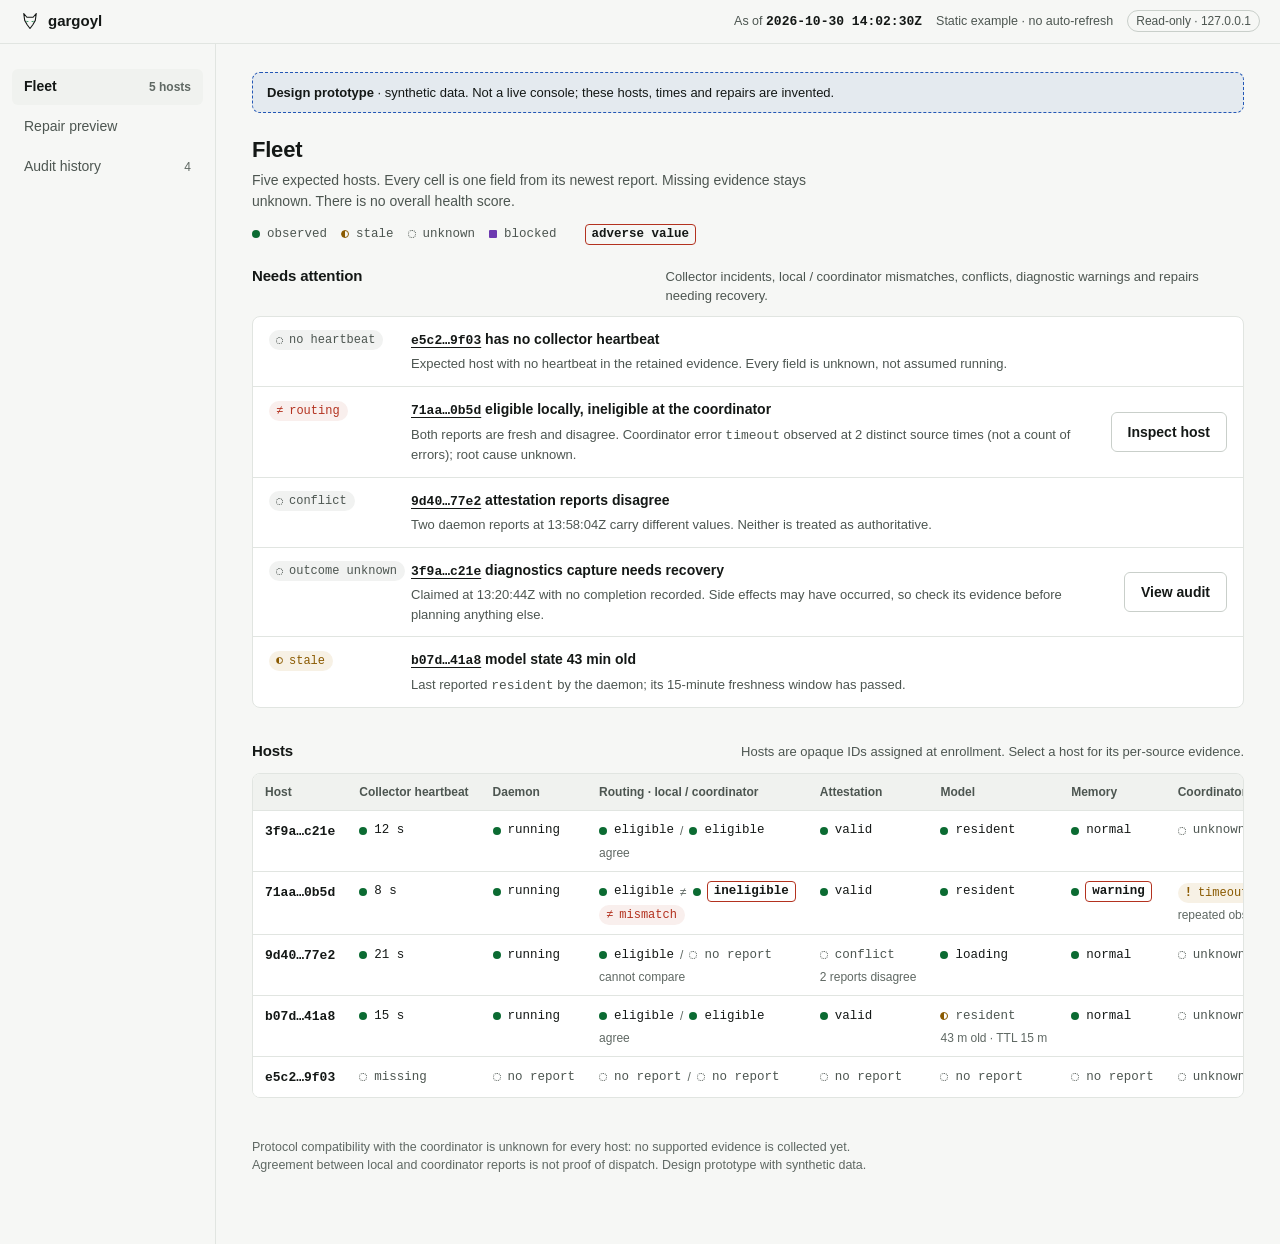
==== commit f0134f25: "Merge pull request #40 from nhangen/feat/manual-operator-tools Add explicit manual restart and norma" ====
--- a/design/app/index.html
+++ b/design/app/index.html
@@ -16,7 +16,7 @@
     </a>
     <div class="asof">
       <span>As of <strong class="mono">2026-10-30 14:02:30Z</strong></span>
-      <span>Refreshes every 30 s</span>
+      <span>Static example · no auto-refresh</span>
       <span class="pill">Read-only · 127.0.0.1</span>
     </div>
   </header>
